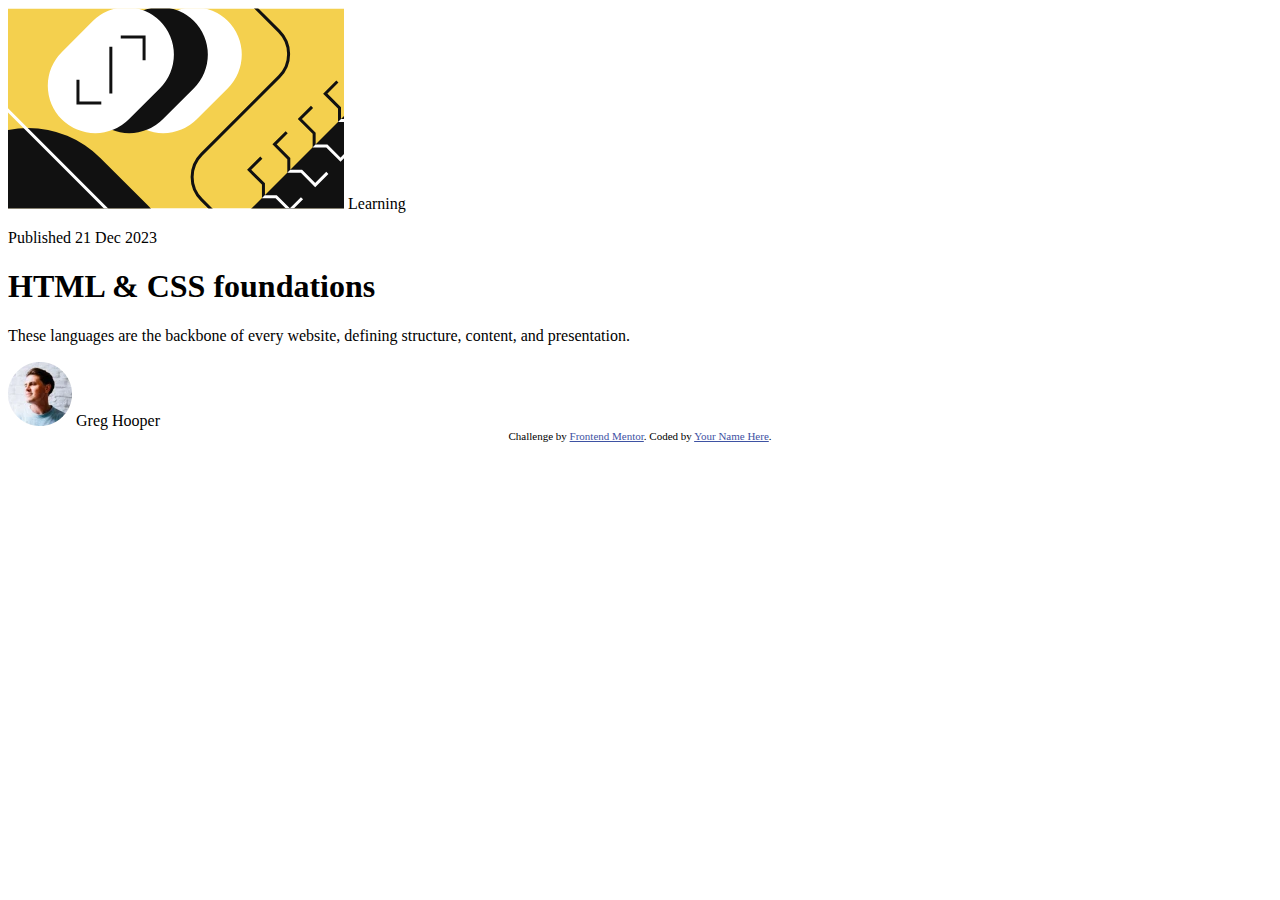
==== blog-preview-card-main/index.html @ 050a487e "first commit" ====
<!DOCTYPE html>
<html lang="en">
<head>
  <meta charset="UTF-8">
  <meta name="viewport" content="width=device-width, initial-scale=1.0">
  <link rel="icon" type="image/png" sizes="32x32" href="./assets/images/favicon-32x32.png">
  <link rel="stylesheet" href="style.css">
  <title>Frontend Mentor | Blog preview card</title>
  <style>
    .attribution { font-size: 11px; text-align: center; }
    .attribution a { color: hsl(228, 45%, 44%); }
  </style>
</head>
<body>

  <main>
    <div class="img">
      <img src="assets/images/illustration-article.svg" alt="illustration article image">
      <span>Learning</span>
      <p>Published 21 Dec 2023</p>
    </div>
    <div class="main">
      <h1>HTML & CSS foundations</h1>
      <p>These languages are the backbone of every website, defining structure, content, and presentation.</p>
      <img src="assets/images/image-avatar.webp" alt="avatar image">
      <span>Greg Hooper</span>
    </div>
  </main>
  
  <footer class="attribution">
    Challenge by <a href="https://www.frontendmentor.io?ref=challenge" target="_blank">Frontend Mentor</a>. 
    Coded by <a href="#">Your Name Here</a>.
  </footer>
</body>
</html>
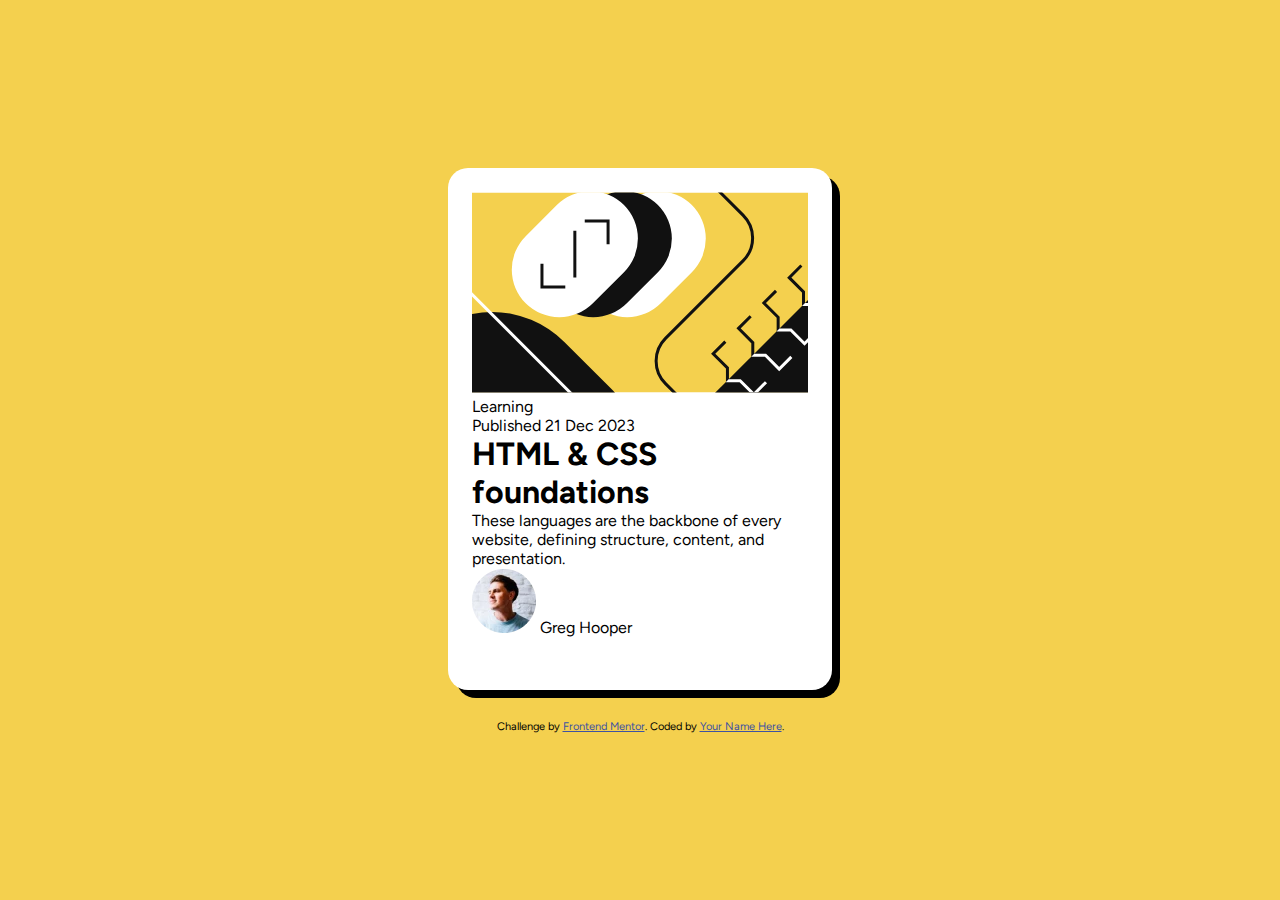
==== commit 1a43090b: "main content organization" ====
--- a/blog-preview-card-main/index.html
+++ b/blog-preview-card-main/index.html
@@ -16,11 +16,11 @@
   <main>
     <div class="img">
       <img src="assets/images/illustration-article.svg" alt="illustration article image">
-      <span>Learning</span>
+      <p>Learning</p>
       <p>Published 21 Dec 2023</p>
     </div>
     <div class="main">
-      <h1>HTML & CSS foundations</h1>
+      <h1>HTML &amp; CSS foundations</h1>
       <p>These languages are the backbone of every website, defining structure, content, and presentation.</p>
       <img src="assets/images/image-avatar.webp" alt="avatar image">
       <span>Greg Hooper</span>
--- a/blog-preview-card-main/style.css
+++ b/blog-preview-card-main/style.css
@@ -0,0 +1,42 @@
+@charset "UTF-8";
+
+@font-face {
+    font-family: 'Figtree';
+    src: url('assets/fonts/Figtree-VariableFont_wght.ttf');
+}
+
+:root {
+    --Yellow: #F4D04E;
+    --White: #FFFFFF;
+    --Gray500: #6B6B6B;
+    --Gray950: #111111;
+}
+
+* {
+    margin: 0;
+    padding: 0;
+    font-family: 'Figtree';
+}
+
+body {
+    max-width: 1440px;
+    min-width: 375px;
+    height: 100vh;
+    display: flex;
+    justify-content: center;
+    align-items: center;
+    flex-direction: column;
+    background-color: var(--Yellow);
+}
+
+main {
+    height: 474px;
+    width: 336px;
+    margin-bottom: 30px;
+    padding: 24px;
+    background-color: var(--White);
+    border-radius: 20px;
+    box-shadow: 8px 8px #000000;
+}
+
+.c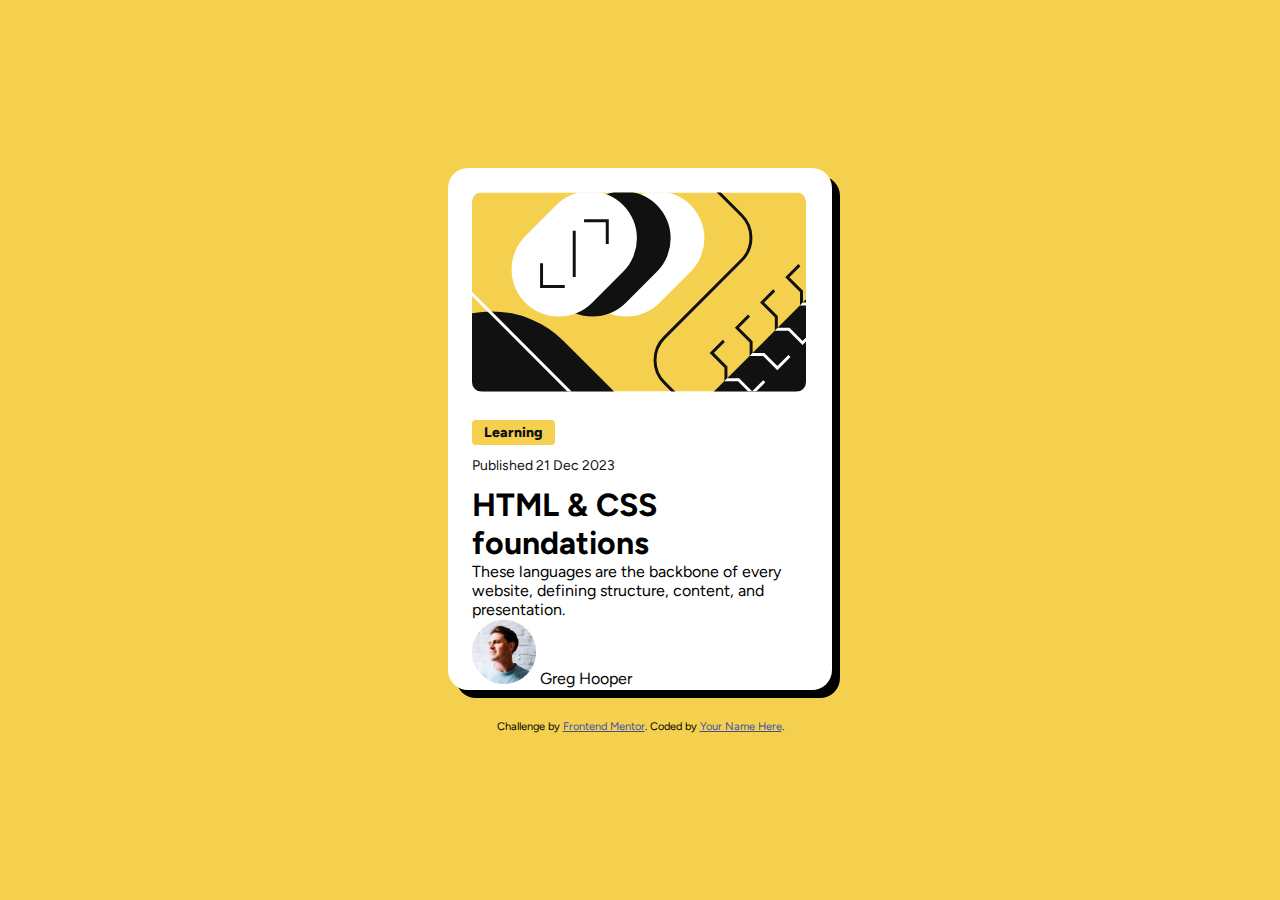
==== commit 454bec07: "image div completed" ====
--- a/blog-preview-card-main/index.html
+++ b/blog-preview-card-main/index.html
@@ -16,7 +16,7 @@
   <main>
     <div class="img">
       <img src="assets/images/illustration-article.svg" alt="illustration article image">
-      <p>Learning</p>
+      <span>Learning</span>
       <p>Published 21 Dec 2023</p>
     </div>
     <div class="main">
--- a/blog-preview-card-main/style.css
+++ b/blog-preview-card-main/style.css
@@ -39,4 +39,28 @@
     box-shadow: 8px 8px #000000;
 }
 
-.c+div.img {
+    color: var(--Gray950);
+    margin-bottom: 12px;
+    font-size: 14px;
+}
+
+div.img img {
+    height: 200px;
+    width: 336;
+    margin-bottom: 24px;
+    border-radius: 10px;
+}
+
+div.img span {
+    display: inline-block;
+    margin-bottom: 12px;
+    font-weight: 800;
+    background-color: var(--Yellow);
+    padding: 4px 12px;
+    border-radius: 4px;
+}
+
+div.main {
+    
+}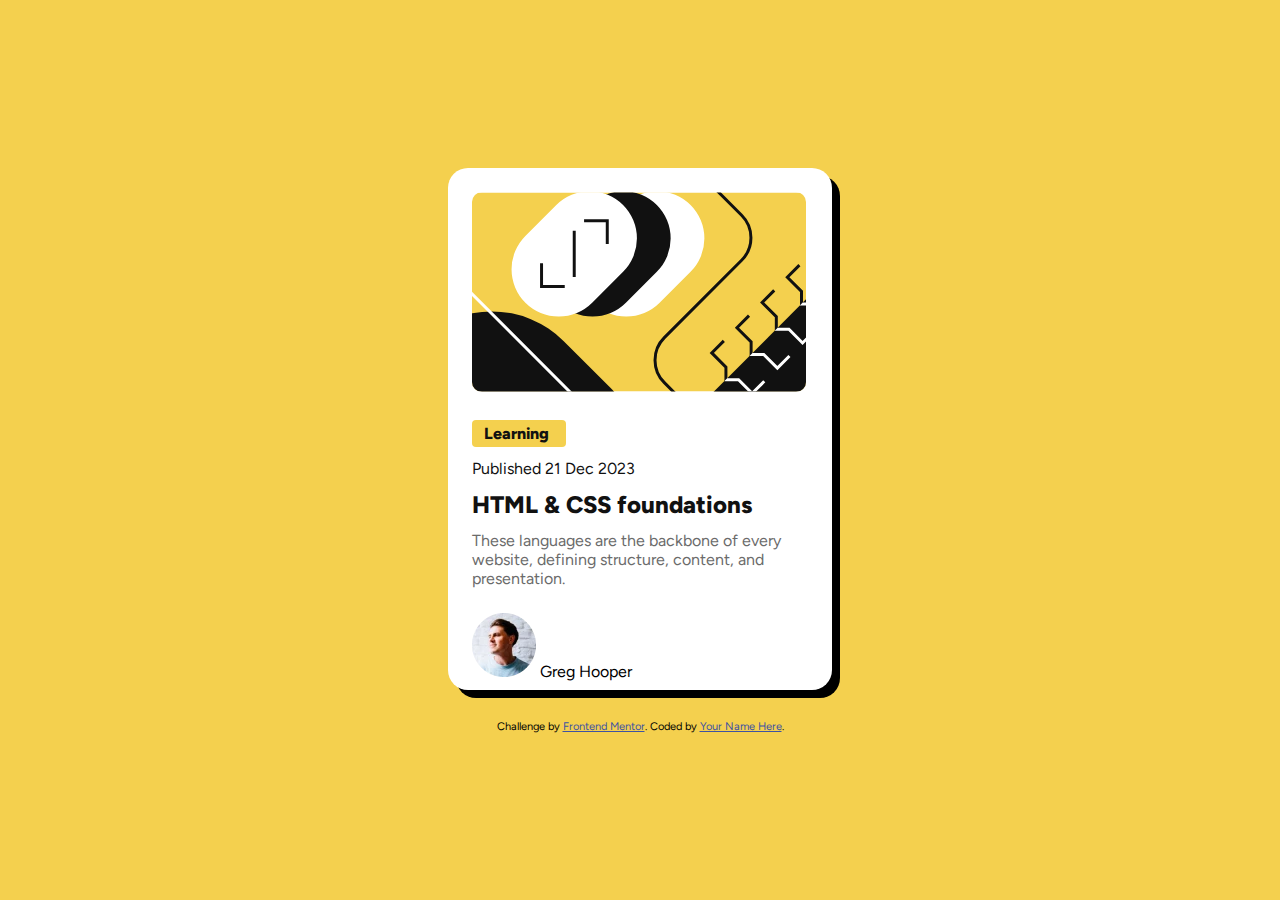
==== commit 10209b17: "fix html structure" ====
--- a/blog-preview-card-main/index.html
+++ b/blog-preview-card-main/index.html
@@ -16,12 +16,15 @@
   <main>
     <div class="img">
       <img src="assets/images/illustration-article.svg" alt="illustration article image">
+      
+    </div>
+    <div class="content">
       <span>Learning</span>
       <p>Published 21 Dec 2023</p>
+      <h1>HTML &amp; CSS foundations</h1>
+      <p id="text">These languages are the backbone of every website, defining structure, content, and presentation.</p>
     </div>
-    <div class="main">
-      <h1>HTML &amp; CSS foundations</h1>
-      <p>These languages are the backbone of every website, defining structure, content, and presentation.</p>
+    <div class="author">
       <img src="assets/images/image-avatar.webp" alt="avatar image">
       <span>Greg Hooper</span>
     </div>
--- a/blog-preview-card-main/style.css
+++ b/blog-preview-card-main/style.css
@@ -39,12 +39,6 @@
     box-shadow: 8px 8px #000000;
 }
 
-div.img {
-    color: var(--Gray950);
-    margin-bottom: 12px;
-    font-size: 14px;
-}
-
 div.img img {
     height: 200px;
     width: 336;
@@ -52,15 +46,31 @@
     border-radius: 10px;
 }
 
-div.img span {
+div.content {
+    display: flex;
+    flex-direction: column;
+    gap: 12px;
+    margin-bottom: 24px;
+    color: var(--Gray950);
+}
+
+div.content span {
     display: inline-block;
-    margin-bottom: 12px;
     font-weight: 800;
     background-color: var(--Yellow);
     padding: 4px 12px;
     border-radius: 4px;
+    width: 70px;
 }
 
-div.main {
-    
-}+
+div.content h1{
+    font-size: 24px;
+    font-weight: 800;
+}
+
+div.content #text {
+    color: var(--Gray500);
+    font-size: 16px;
+}
+
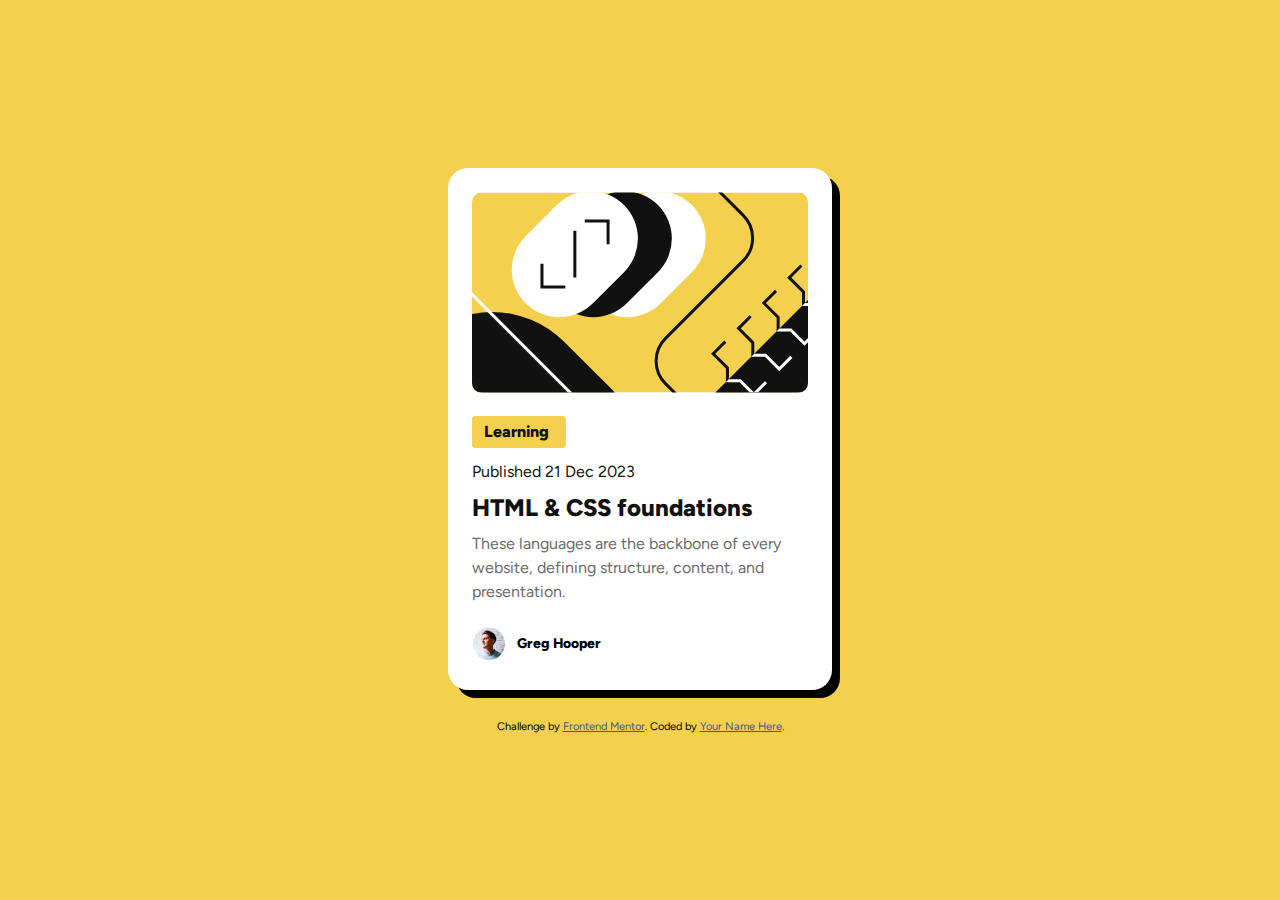
==== commit 51acf0fb: "desktop version completed" ====
--- a/blog-preview-card-main/index.html
+++ b/blog-preview-card-main/index.html
@@ -16,7 +16,6 @@
   <main>
     <div class="img">
       <img src="assets/images/illustration-article.svg" alt="illustration article image">
-      
     </div>
     <div class="content">
       <span>Learning</span>
@@ -29,7 +28,6 @@
       <span>Greg Hooper</span>
     </div>
   </main>
-  
   <footer class="attribution">
     Challenge by <a href="https://www.frontendmentor.io?ref=challenge" target="_blank">Frontend Mentor</a>. 
     Coded by <a href="#">Your Name Here</a>.
--- a/blog-preview-card-main/style.css
+++ b/blog-preview-card-main/style.css
@@ -37,12 +37,16 @@
     background-color: var(--White);
     border-radius: 20px;
     box-shadow: 8px 8px #000000;
+    line-height: 150%;
+}
+
+div.img {
+    height: 200px;
+    width: 336;
+    margin-bottom: 24px;
 }
 
 div.img img {
-    height: 200px;
-    width: 336;
-    margin-bottom: 24px;
     border-radius: 10px;
 }
 
@@ -64,9 +68,13 @@
 }
 
 
-div.content h1{
+div.content h1 {
     font-size: 24px;
     font-weight: 800;
+}
+
+div.content h1:hover {
+    color: var(--Yellow);
 }
 
 div.content #text {
@@ -74,3 +82,17 @@
     font-size: 16px;
 }
 
+div.author {
+    display: flex;
+    justify-content: center;
+    align-items: center;
+    gap: 12px;
+    height: 32px;
+    width: 129px;
+    font-size: 14px;
+    font-weight: 800;
+}
+
+div.author img {
+    width: 32px;
+}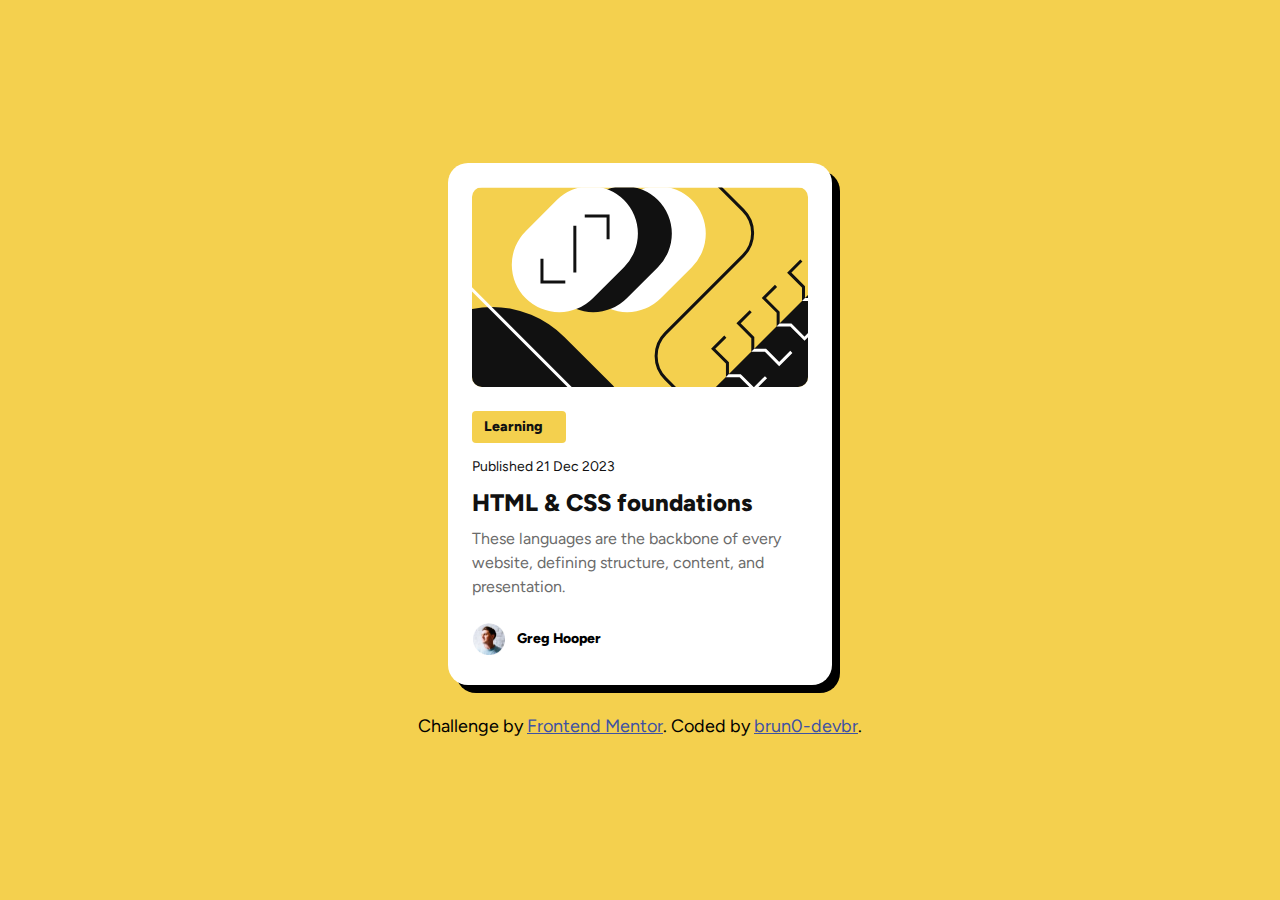
==== commit b0a59f4c: "fix bugs" ====
--- a/blog-preview-card-main/index.html
+++ b/blog-preview-card-main/index.html
@@ -7,7 +7,7 @@
   <link rel="stylesheet" href="style.css">
   <title>Frontend Mentor | Blog preview card</title>
   <style>
-    .attribution { font-size: 11px; text-align: center; }
+    .attribution { font-size: 11px; text-align: center; font-size: 18px;}
     .attribution a { color: hsl(228, 45%, 44%); }
   </style>
 </head>
@@ -30,7 +30,7 @@
   </main>
   <footer class="attribution">
     Challenge by <a href="https://www.frontendmentor.io?ref=challenge" target="_blank">Frontend Mentor</a>. 
-    Coded by <a href="#">Your Name Here</a>.
+    Coded by <a href="https://github.com/bruno-devbr">brun0-devbr</a>.
   </footer>
 </body>
 </html>--- a/blog-preview-card-main/style.css
+++ b/blog-preview-card-main/style.css
@@ -19,7 +19,7 @@
 }
 
 body {
-    max-width: 1440px;
+    max-width: 100vw;
     min-width: 375px;
     height: 100vh;
     display: flex;
@@ -48,6 +48,9 @@
 
 div.img img {
     border-radius: 10px;
+    width: 100%;
+    height: 100%;
+    object-fit: cover
 }
 
 div.content {
@@ -56,6 +59,7 @@
     gap: 12px;
     margin-bottom: 24px;
     color: var(--Gray950);
+    font-size: 14px;
 }
 
 div.content span {
@@ -95,4 +99,32 @@
 
 div.author img {
     width: 32px;
+}
+
+@media (max-width: 420px) {
+    main {
+        width: 279px;
+    }
+
+    div.img {
+        width: 279px;
+        height: 200px;
+    }
+
+    div.content {
+        font-size: 12px;
+    }
+
+    div.content span {
+        width: 73px;
+        border-radius: 4px;
+    }
+
+    div.content h1 {
+        font-size: 20px;
+    }
+
+    div.content #text {
+        font-size: 14px;
+    }
 }